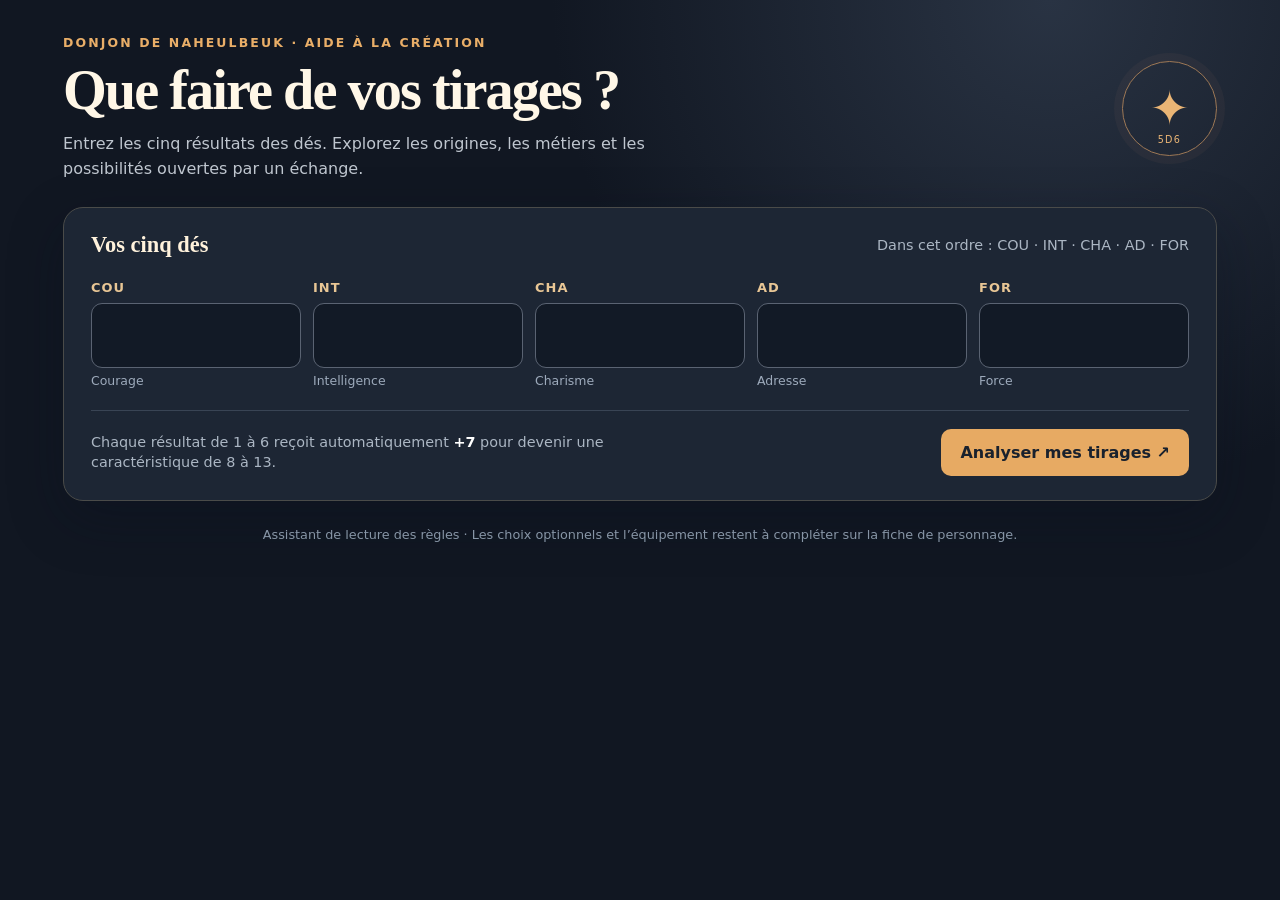
==== index.html @ e3f8296e "Add files via upload" ====
<!doctype html>
<html lang="fr"><head><meta charset="utf-8"><meta name="viewport" content="width=device-width,initial-scale=1"><meta name="theme-color" content="#18202d"><meta name="description" content="Analysez vos cinq jets pour découvrir les origines et métiers accessibles dans le JDR Naheulbeuk."><title>Création de personnage · Naheulbeuk</title><link rel="stylesheet" href="styles.css"></head>
<body><main class="shell"><header class="top"><div><p class="eyebrow">DONJON DE NAHEULBEUK · AIDE À LA CRÉATION</p><h1>Que faire de vos tirages&nbsp;?</h1><p class="intro">Entrez les cinq résultats des dés. Explorez les origines, les métiers et les possibilités ouvertes par un échange.</p></div><div class="sigil" aria-hidden="true">✦<small>5D6</small></div></header>
<section class="input-panel" aria-labelledby="input-title"><div class="section-top"><h2 id="input-title">Vos cinq dés</h2><span>Dans cet ordre : COU · INT · CHA · AD · FOR</span></div><form id="dice-form" novalidate><div class="dice-grid" id="dice-grid"></div><div class="form-foot"><p>Chaque résultat de 1 à 6 reçoit automatiquement <strong>+7</strong> pour devenir une caractéristique de 8 à 13.</p><button type="submit" class="primary">Analyser mes tirages <span aria-hidden="true">↗</span></button></div></form><p id="form-error" class="error" role="alert" hidden></p></section>
<section id="results" class="results" hidden aria-live="polite"><div class="results-head"><div><p class="eyebrow">RÉSULTATS</p><h2>Vos possibilités</h2><p id="roll-summary"></p></div><div class="summary-badges" id="summary-badges"></div></div><div class="mode-row" role="group" aria-label="Afficher les possibilités"><button class="mode active" data-mode="all" type="button">Toutes</button><button class="mode" data-mode="direct" type="button">Sans échange</button><button class="mode" data-mode="swap" type="button">Avec échange</button></div><p class="hint">Un échange permute deux caractéristiques une seule fois. Les profils combinés possèdent déjà leur origine et leur métier.</p><div id="origin-list" class="origin-list"></div><details class="method"><summary>Comment sont calculées les valeurs&nbsp;?</summary><p>Les seuils portent sur les caractéristiques affichées. La Force au-dessus de 12 augmente les dégâts de contact et à distance de 1 par point ; à 8 ou moins, elle réduit l’impact de 1. L’Adresse au-dessus de 12 accorde +1 en Attaque ou Parade, au choix ; à 8 ou moins, elle impose −1 dans l’une des deux. L’Intelligence au-dessus de 12 ajoute 1 dégât de sort par point lorsque le sort est concerné.</p><p>Les valeurs d’AT/PRD propres à une origine ou un métier sont appliquées avant les choix indiqués. L’Assassin a déjà son bonus d’Adresse inclus dans AT 11. Les possibilités Homme-bête sont signalées comme soumises au tirage de version et aux choix du MJ. Les spécialités de Mage et les divinités restent hors du périmètre.</p><p>Sources : Règles de base v4 ; Livret des origines et métiers V3.2 ; Livret des compétences V3 ; suppléments fournis. Les profils issus de suppléments non officiels sont signalés.</p></details></section>
<footer>Assistant de lecture des règles · Les choix optionnels et l’équipement restent à compléter sur la fiche de personnage.</footer></main><script type="module" src="app.js"></script></body></html>
---- styles.css ----
:root{font-family:Inter,ui-sans-serif,system-ui,-apple-system,Segoe UI,Arial,sans-serif;color:#e9e8e2;background:#111722;font-size:16px}*{box-sizing:border-box}body{margin:0;background:radial-gradient(circle at 82% 0%,#293343 0%,transparent 36%),#111722;min-height:100vh}button,input,select{font:inherit}button{cursor:pointer}button:focus-visible,input:focus-visible,select:focus-visible,summary:focus-visible{outline:3px solid #f6bd69;outline-offset:3px}.shell{max-width:1210px;margin:auto;padding:35px 28px 55px}.top{display:flex;align-items:center;justify-content:space-between;gap:20px;margin-bottom:25px}.eyebrow{color:#e9ae68;font-size:.78rem;font-weight:800;letter-spacing:.17em;margin:0 0 10px}h1,h2,h3,p{margin-top:0}h1{font-family:Georgia,serif;font-size:clamp(2.25rem,4.4vw,4.3rem);line-height:1.07;letter-spacing:-.035em;margin-bottom:12px;color:#fff7e7}.intro{color:#bfc6cf;max-width:650px;line-height:1.55;margin:0}.sigil{width:95px;height:95px;flex:none;border:1px solid #9f7956;border-radius:50%;display:flex;align-items:center;justify-content:center;color:#eab575;font-size:3rem;position:relative;box-shadow:0 0 0 8px #eab5750a}.sigil small{position:absolute;bottom:10px;font-size:.6rem;letter-spacing:.14em}.input-panel{background:#1d2634;border:1px solid #4a4b49;border-radius:20px;padding:24px 27px;box-shadow:0 18px 55px #080e1d55}.section-top,.form-foot,.results-head{display:flex;align-items:center;justify-content:space-between;gap:20px}.section-top h2{font-family:Georgia,serif;color:#fff2dc;margin:0;font-size:1.4rem}.section-top span{font-size:.9rem;color:#abb6c3}.dice-grid{display:grid;grid-template-columns:repeat(5,minmax(0,1fr));gap:12px;margin:22px 0}.die label{display:block;color:#e8c695;letter-spacing:.08em;font-size:.81rem;font-weight:800;margin-bottom:8px}.die input{width:100%;height:65px;border:1px solid #5a6372;border-radius:11px;background:#121a26;color:white;font-size:1.65rem;font-weight:700;text-align:center}.die input:focus{border-color:#f6bd69}.die small{display:block;color:#9daabb;margin-top:5px;font-size:.78rem}.form-foot{border-top:1px solid #394454;padding-top:18px}.form-foot p{color:#abb6c3;margin:0;line-height:1.4;font-size:.9rem;max-width:610px}.form-foot strong{color:#fff}.primary{background:#e7aa63;color:#19212d;border:0;padding:14px 19px;border-radius:10px;font-weight:800;white-space:nowrap}.primary:hover{background:#ffc27b}.error{color:#ffbcac;background:#502d2b;padding:10px;border-radius:8px;margin:15px 0 0}.results{margin-top:32px}.results-head h2{font-family:Georgia,serif;font-size:2rem;color:#fff4df;margin:0 0 6px}.results-head p:last-child{color:#b9c3cf;margin:0}.summary-badges{display:flex;gap:8px;flex-wrap:wrap}.summary-badges span{border:1px solid #636a74;border-radius:30px;padding:8px 12px;font-size:.88rem;color:#e4e9ed}.mode-row{display:flex;gap:6px;background:#222c3a;padding:5px;width:max-content;border-radius:11px;margin:24px 0 10px}.mode{border:0;background:transparent;color:#b9c4d0;border-radius:8px;padding:10px 15px;font-weight:650}.mode.active{color:#211b12;background:#ebba7d}.hint{font-size:.88rem;color:#9cabb9;margin-bottom:16px}.origin-list{display:grid;gap:12px}.origin{background:#1b2532;border:1px solid #394453;border-radius:14px;overflow:hidden}.origin.direct{border-left:4px solid #edb979}.origin.swap-only{border-left:4px solid #637f9b}.origin summary{cursor:pointer;padding:17px 19px;list-style:none;display:flex;align-items:center;justify-content:space-between;gap:12px}.origin summary::-webkit-details-marker{display:none}.origin summary:after{content:'⌄';font-size:1.5rem;color:#bc9b76}.origin[open] summary:after{transform:rotate(180deg)}.origin-title{font-size:1.14rem;font-weight:750;color:#f9f2e8}.origin-sub{font-size:.82rem;color:#b5bfca;margin-top:3px}.pill{display:inline-block;font-size:.72rem;font-weight:750;border-radius:20px;padding:5px 9px;color:#f3d5ae;background:#6b452c;vertical-align:middle;margin-left:8px}.pill.swap{background:#34475a;color:#c7d8e9}.pill.fan{background:#3c3550;color:#e2d6f2}.origin-body{padding:0 19px 19px;border-top:1px solid #334152}.origin-body>p{color:#bac4d0;line-height:1.5;margin:15px 0}.scenario-label{display:block;color:#e4c098;font-size:.85rem;margin:15px 0 7px;font-weight:700}.scenario-select{width:100%;max-width:540px;border:1px solid #566170;background:#101824;color:#f2eee6;padding:10px;border-radius:8px}.stat-strip{display:flex;gap:6px;flex-wrap:wrap;margin:14px 0}.stat-strip span{padding:7px 9px;border:1px solid #4b5663;border-radius:7px;font-size:.86rem}.stat-strip strong{color:#ffcf95}.job-heading{font-size:.88rem;color:#ddc6a3;letter-spacing:.08em;text-transform:uppercase;margin:20px 0 9px}.job-list{display:grid;grid-template-columns:repeat(2,minmax(0,1fr));gap:8px}.job{background:#141d29;border:1px solid #344253;border-radius:9px;padding:11px 13px}.job h4{color:#f6eee0;margin:0 0 6px;font-size:.98rem}.job .numbers{color:#e7b579;font-weight:700;font-size:.88rem}.job p{color:#adbdca;font-size:.86rem;line-height:1.45;margin:6px 0 0}.job.nocareer{grid-column:1/-1}.method{margin:24px 0;background:#192331;border:1px solid #394757;border-radius:11px;padding:15px 19px;color:#bec8d2;line-height:1.55}.method summary{cursor:pointer;color:#f0d4b1;font-weight:700}.method p{margin:12px 0 0}footer{padding-top:26px;color:#8795a6;font-size:.8rem;text-align:center}@media(max-width:700px){.shell{padding:24px 15px 40px}.sigil{display:none}.top{margin-bottom:20px}.input-panel{padding:18px}.section-top,.form-foot,.results-head{align-items:flex-start;flex-direction:column}.form-foot{gap:16px}.primary{width:100%}.dice-grid{gap:7px}.die input{height:53px;font-size:1.35rem}.die label{font-size:.72rem}.die small{font-size:.7rem}.job-list{grid-template-columns:1fr}.mode-row{width:100%;justify-content:space-between}.mode{padding:9px;font-size:.84rem}.origin summary{padding:15px 13px}.origin-body{padding:0 13px 13px}}
.skill-details{margin:11px 0;border-top:1px solid #3a4755;padding-top:9px;color:#bdc8d3}.skill-details summary{cursor:pointer;font-size:.85rem;font-weight:750;color:#f2c794}.skill-details p{font-size:.83rem;margin:7px 0;line-height:1.5}.skill-details strong{color:#e4e2db}
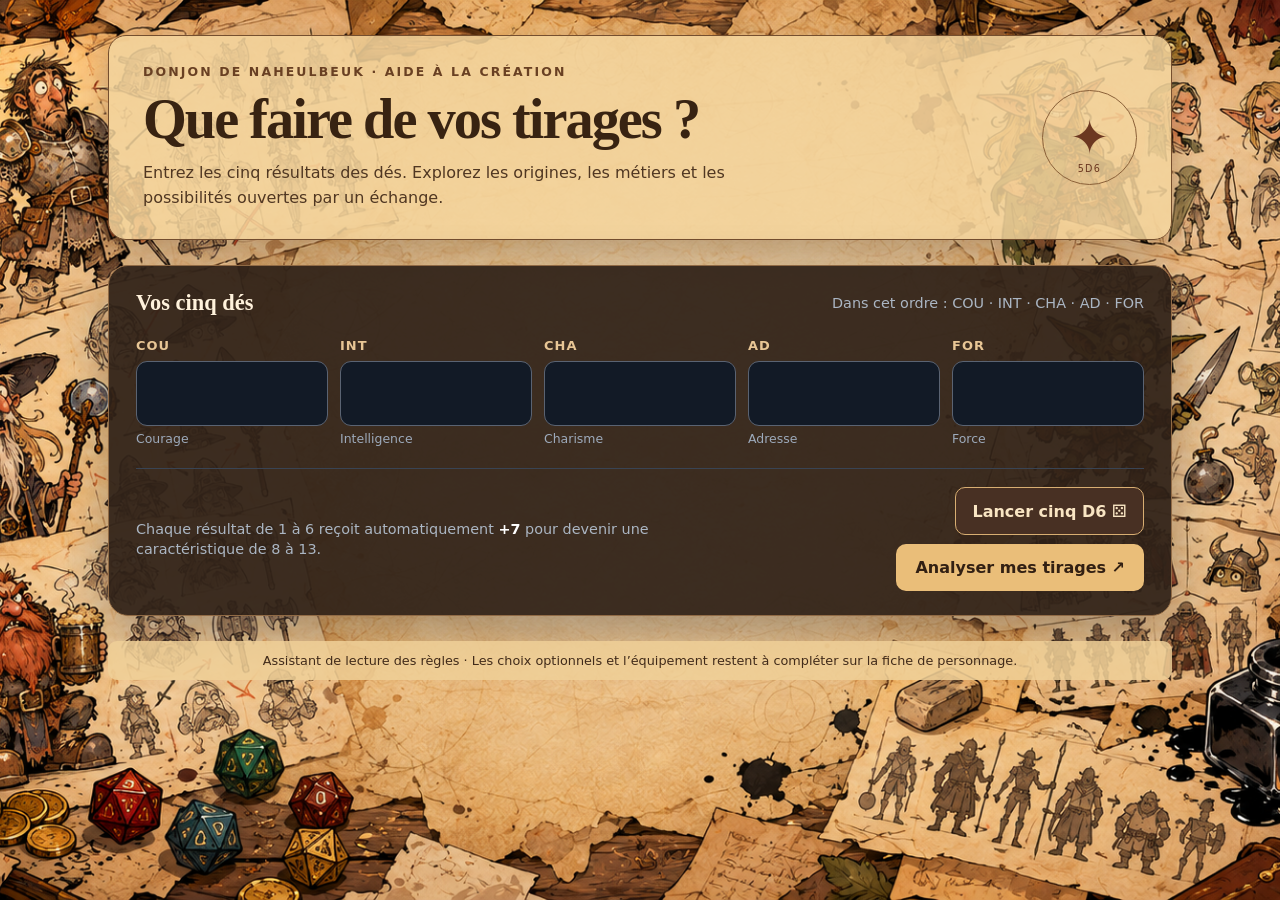
==== commit c6aece26: "Add files via upload" ====
--- a/index.html
+++ b/index.html
@@ -1,6 +1,6 @@
 <!doctype html>
 <html lang="fr"><head><meta charset="utf-8"><meta name="viewport" content="width=device-width,initial-scale=1"><meta name="theme-color" content="#18202d"><meta name="description" content="Analysez vos cinq jets pour découvrir les origines et métiers accessibles dans le JDR Naheulbeuk."><title>Création de personnage · Naheulbeuk</title><link rel="stylesheet" href="styles.css"></head>
 <body><main class="shell"><header class="top"><div><p class="eyebrow">DONJON DE NAHEULBEUK · AIDE À LA CRÉATION</p><h1>Que faire de vos tirages&nbsp;?</h1><p class="intro">Entrez les cinq résultats des dés. Explorez les origines, les métiers et les possibilités ouvertes par un échange.</p></div><div class="sigil" aria-hidden="true">✦<small>5D6</small></div></header>
-<section class="input-panel" aria-labelledby="input-title"><div class="section-top"><h2 id="input-title">Vos cinq dés</h2><span>Dans cet ordre : COU · INT · CHA · AD · FOR</span></div><form id="dice-form" novalidate><div class="dice-grid" id="dice-grid"></div><div class="form-foot"><p>Chaque résultat de 1 à 6 reçoit automatiquement <strong>+7</strong> pour devenir une caractéristique de 8 à 13.</p><button type="submit" class="primary">Analyser mes tirages <span aria-hidden="true">↗</span></button></div></form><p id="form-error" class="error" role="alert" hidden></p></section>
-<section id="results" class="results" hidden aria-live="polite"><div class="results-head"><div><p class="eyebrow">RÉSULTATS</p><h2>Vos possibilités</h2><p id="roll-summary"></p></div><div class="summary-badges" id="summary-badges"></div></div><div class="mode-row" role="group" aria-label="Afficher les possibilités"><button class="mode active" data-mode="all" type="button">Toutes</button><button class="mode" data-mode="direct" type="button">Sans échange</button><button class="mode" data-mode="swap" type="button">Avec échange</button></div><p class="hint">Un échange permute deux caractéristiques une seule fois. Les profils combinés possèdent déjà leur origine et leur métier.</p><div id="origin-list" class="origin-list"></div><details class="method"><summary>Comment sont calculées les valeurs&nbsp;?</summary><p>Les seuils portent sur les caractéristiques affichées. La Force au-dessus de 12 augmente les dégâts de contact et à distance de 1 par point ; à 8 ou moins, elle réduit l’impact de 1. L’Adresse au-dessus de 12 accorde +1 en Attaque ou Parade, au choix ; à 8 ou moins, elle impose −1 dans l’une des deux. L’Intelligence au-dessus de 12 ajoute 1 dégât de sort par point lorsque le sort est concerné.</p><p>Les valeurs d’AT/PRD propres à une origine ou un métier sont appliquées avant les choix indiqués. L’Assassin a déjà son bonus d’Adresse inclus dans AT 11. Les possibilités Homme-bête sont signalées comme soumises au tirage de version et aux choix du MJ. Les spécialités de Mage et les divinités restent hors du périmètre.</p><p>Sources : Règles de base v4 ; Livret des origines et métiers V3.2 ; Livret des compétences V3 ; suppléments fournis. Les profils issus de suppléments non officiels sont signalés.</p></details></section>
+<section class="input-panel" aria-labelledby="input-title"><div class="section-top"><h2 id="input-title">Vos cinq dés</h2><span>Dans cet ordre : COU · INT · CHA · AD · FOR</span></div><form id="dice-form" novalidate><div class="dice-grid" id="dice-grid"></div><div class="form-foot"><p>Chaque résultat de 1 à 6 reçoit automatiquement <strong>+7</strong> pour devenir une caractéristique de 8 à 13.</p><div class="form-actions"><button type="button" class="random-roll" id="roll-random">Lancer cinq D6 <span aria-hidden="true">⚄</span></button><button type="submit" class="primary">Analyser mes tirages <span aria-hidden="true">↗</span></button></div></div></form><p id="form-error" class="error" role="alert" hidden></p></section>
+<section id="results" class="results" hidden aria-live="polite"><div class="results-head"><div><p class="eyebrow">RÉSULTATS</p><h2>Vos possibilités</h2><p id="roll-summary"></p></div><div class="summary-badges" id="summary-badges"></div></div><div class="browser-layout"><div class="possibilities" id="possibilities" aria-label="Origines et métiers possibles"></div><aside class="selection-panel" id="selection-panel" aria-live="polite"><div class="empty-selection"><span aria-hidden="true">✧</span><h3>Votre personnage prend forme ici</h3><p>Choisissez une origine et un métier dans la liste. Leurs caractéristiques et compétences apparaîtront à cet endroit.</p></div></aside></div><div class="legacy-detail" hidden><div class="mode-row" role="group" aria-label="Afficher les possibilités"><button class="mode active" data-mode="all" type="button">Toutes</button><button class="mode" data-mode="direct" type="button">Sans échange</button><button class="mode" data-mode="swap" type="button">Avec échange</button></div><p class="hint">Un échange permute deux caractéristiques une seule fois. Les profils combinés possèdent déjà leur origine et leur métier.</p><div id="origin-list" class="origin-list"></div></div><details class="method"><summary>Comment sont calculées les valeurs&nbsp;?</summary><p>Les seuils portent sur les caractéristiques affichées. La Force au-dessus de 12 augmente les dégâts de contact et à distance de 1 par point ; à 8 ou moins, elle réduit l’impact de 1. L’Adresse au-dessus de 12 accorde +1 en Attaque ou Parade, au choix ; à 8 ou moins, elle impose −1 dans l’une des deux. L’Intelligence au-dessus de 12 ajoute 1 dégât de sort par point lorsque le sort est concerné.</p><p>Les valeurs d’AT/PRD propres à une origine ou un métier sont appliquées avant les choix indiqués. L’Assassin a déjà son bonus d’Adresse inclus dans AT 11. Les possibilités Homme-bête sont signalées comme soumises au tirage de version et aux choix du MJ. Les spécialités de Mage et les divinités restent hors du périmètre.</p><p>Sources : Règles de base v4 ; Livret des origines et métiers V3.2 ; Livret des compétences V3 ; suppléments fournis. Les profils issus de suppléments non officiels sont signalés.</p></details></section>
 <footer>Assistant de lecture des règles · Les choix optionnels et l’équipement restent à compléter sur la fiche de personnage.</footer></main><script type="module" src="app.js"></script></body></html>
--- a/styles.css
+++ b/styles.css
@@ -1,2 +1,10 @@
 :root{font-family:Inter,ui-sans-serif,system-ui,-apple-system,Segoe UI,Arial,sans-serif;color:#e9e8e2;background:#111722;font-size:16px}*{box-sizing:border-box}body{margin:0;background:radial-gradient(circle at 82% 0%,#293343 0%,transparent 36%),#111722;min-height:100vh}button,input,select{font:inherit}button{cursor:pointer}button:focus-visible,input:focus-visible,select:focus-visible,summary:focus-visible{outline:3px solid #f6bd69;outline-offset:3px}.shell{max-width:1210px;margin:auto;padding:35px 28px 55px}.top{display:flex;align-items:center;justify-content:space-between;gap:20px;margin-bottom:25px}.eyebrow{color:#e9ae68;font-size:.78rem;font-weight:800;letter-spacing:.17em;margin:0 0 10px}h1,h2,h3,p{margin-top:0}h1{font-family:Georgia,serif;font-size:clamp(2.25rem,4.4vw,4.3rem);line-height:1.07;letter-spacing:-.035em;margin-bottom:12px;color:#fff7e7}.intro{color:#bfc6cf;max-width:650px;line-height:1.55;margin:0}.sigil{width:95px;height:95px;flex:none;border:1px solid #9f7956;border-radius:50%;display:flex;align-items:center;justify-content:center;color:#eab575;font-size:3rem;position:relative;box-shadow:0 0 0 8px #eab5750a}.sigil small{position:absolute;bottom:10px;font-size:.6rem;letter-spacing:.14em}.input-panel{background:#1d2634;border:1px solid #4a4b49;border-radius:20px;padding:24px 27px;box-shadow:0 18px 55px #080e1d55}.section-top,.form-foot,.results-head{display:flex;align-items:center;justify-content:space-between;gap:20px}.section-top h2{font-family:Georgia,serif;color:#fff2dc;margin:0;font-size:1.4rem}.section-top span{font-size:.9rem;color:#abb6c3}.dice-grid{display:grid;grid-template-columns:repeat(5,minmax(0,1fr));gap:12px;margin:22px 0}.die label{display:block;color:#e8c695;letter-spacing:.08em;font-size:.81rem;font-weight:800;margin-bottom:8px}.die input{width:100%;height:65px;border:1px solid #5a6372;border-radius:11px;background:#121a26;color:white;font-size:1.65rem;font-weight:700;text-align:center}.die input:focus{border-color:#f6bd69}.die small{display:block;color:#9daabb;margin-top:5px;font-size:.78rem}.form-foot{border-top:1px solid #394454;padding-top:18px}.form-foot p{color:#abb6c3;margin:0;line-height:1.4;font-size:.9rem;max-width:610px}.form-foot strong{color:#fff}.primary{background:#e7aa63;color:#19212d;border:0;padding:14px 19px;border-radius:10px;font-weight:800;white-space:nowrap}.primary:hover{background:#ffc27b}.error{color:#ffbcac;background:#502d2b;padding:10px;border-radius:8px;margin:15px 0 0}.results{margin-top:32px}.results-head h2{font-family:Georgia,serif;font-size:2rem;color:#fff4df;margin:0 0 6px}.results-head p:last-child{color:#b9c3cf;margin:0}.summary-badges{display:flex;gap:8px;flex-wrap:wrap}.summary-badges span{border:1px solid #636a74;border-radius:30px;padding:8px 12px;font-size:.88rem;color:#e4e9ed}.mode-row{display:flex;gap:6px;background:#222c3a;padding:5px;width:max-content;border-radius:11px;margin:24px 0 10px}.mode{border:0;background:transparent;color:#b9c4d0;border-radius:8px;padding:10px 15px;font-weight:650}.mode.active{color:#211b12;background:#ebba7d}.hint{font-size:.88rem;color:#9cabb9;margin-bottom:16px}.origin-list{display:grid;gap:12px}.origin{background:#1b2532;border:1px solid #394453;border-radius:14px;overflow:hidden}.origin.direct{border-left:4px solid #edb979}.origin.swap-only{border-left:4px solid #637f9b}.origin summary{cursor:pointer;padding:17px 19px;list-style:none;display:flex;align-items:center;justify-content:space-between;gap:12px}.origin summary::-webkit-details-marker{display:none}.origin summary:after{content:'⌄';font-size:1.5rem;color:#bc9b76}.origin[open] summary:after{transform:rotate(180deg)}.origin-title{font-size:1.14rem;font-weight:750;color:#f9f2e8}.origin-sub{font-size:.82rem;color:#b5bfca;margin-top:3px}.pill{display:inline-block;font-size:.72rem;font-weight:750;border-radius:20px;padding:5px 9px;color:#f3d5ae;background:#6b452c;vertical-align:middle;margin-left:8px}.pill.swap{background:#34475a;color:#c7d8e9}.pill.fan{background:#3c3550;color:#e2d6f2}.origin-body{padding:0 19px 19px;border-top:1px solid #334152}.origin-body>p{color:#bac4d0;line-height:1.5;margin:15px 0}.scenario-label{display:block;color:#e4c098;font-size:.85rem;margin:15px 0 7px;font-weight:700}.scenario-select{width:100%;max-width:540px;border:1px solid #566170;background:#101824;color:#f2eee6;padding:10px;border-radius:8px}.stat-strip{display:flex;gap:6px;flex-wrap:wrap;margin:14px 0}.stat-strip span{padding:7px 9px;border:1px solid #4b5663;border-radius:7px;font-size:.86rem}.stat-strip strong{color:#ffcf95}.job-heading{font-size:.88rem;color:#ddc6a3;letter-spacing:.08em;text-transform:uppercase;margin:20px 0 9px}.job-list{display:grid;grid-template-columns:repeat(2,minmax(0,1fr));gap:8px}.job{background:#141d29;border:1px solid #344253;border-radius:9px;padding:11px 13px}.job h4{color:#f6eee0;margin:0 0 6px;font-size:.98rem}.job .numbers{color:#e7b579;font-weight:700;font-size:.88rem}.job p{color:#adbdca;font-size:.86rem;line-height:1.45;margin:6px 0 0}.job.nocareer{grid-column:1/-1}.method{margin:24px 0;background:#192331;border:1px solid #394757;border-radius:11px;padding:15px 19px;color:#bec8d2;line-height:1.55}.method summary{cursor:pointer;color:#f0d4b1;font-weight:700}.method p{margin:12px 0 0}footer{padding-top:26px;color:#8795a6;font-size:.8rem;text-align:center}@media(max-width:700px){.shell{padding:24px 15px 40px}.sigil{display:none}.top{margin-bottom:20px}.input-panel{padding:18px}.section-top,.form-foot,.results-head{align-items:flex-start;flex-direction:column}.form-foot{gap:16px}.primary{width:100%}.dice-grid{gap:7px}.die input{height:53px;font-size:1.35rem}.die label{font-size:.72rem}.die small{font-size:.7rem}.job-list{grid-template-columns:1fr}.mode-row{width:100%;justify-content:space-between}.mode{padding:9px;font-size:.84rem}.origin summary{padding:15px 13px}.origin-body{padding:0 13px 13px}}
 .skill-details{margin:11px 0;border-top:1px solid #3a4755;padding-top:9px;color:#bdc8d3}.skill-details summary{cursor:pointer;font-size:.85rem;font-weight:750;color:#f2c794}.skill-details p{font-size:.83rem;margin:7px 0;line-height:1.5}.skill-details strong{color:#e4e2db}
+.possibilities{display:grid;grid-template-columns:repeat(2,minmax(0,1fr));gap:16px;margin:24px 0 38px;align-items:start}.possibility-group{background:#1c2532;border:1px solid #4c5054;border-radius:16px;overflow:hidden;box-shadow:0 12px 30px #080e1d36}.possibility-group.direct-group{border-top:4px solid #e9b77a}.possibility-group.swap-group{border-top:4px solid #89a3ba}.possibility-heading{display:flex;align-items:center;gap:14px;padding:19px 20px 15px;border-bottom:1px solid #374251}.possibility-heading h3{font-family:Georgia,serif;font-size:1.43rem;color:#fff4df;margin:0 0 3px}.possibility-heading p{margin:0;color:#b7c2cb;font-size:.86rem}.possibility-icon{display:grid;place-items:center;flex:none;width:42px;height:42px;border:1px solid #87745e;border-radius:50%;color:#f3c98f;font-size:1.3rem}.swap-group .possibility-icon{color:#b8d6e9;border-color:#617c96}.possibility-entries{padding:5px 20px 11px;max-height:570px;overflow:auto;scrollbar-color:#697a88 transparent}.possibility-entry{padding:12px 0;border-bottom:1px solid #344150}.possibility-entry:last-child{border-bottom:0}.origin-link{background:none;border:0;color:#fff3df;font-weight:750;font-size:1rem;padding:1px 0;text-align:left}.origin-link:hover{text-decoration:underline;text-underline-offset:3px}.origin-link span{color:#e4b981;font-size:.8rem}.job-tags{display:flex;gap:5px;flex-wrap:wrap;margin-top:7px}.job-tags span{font-size:.77rem;color:#d1dce5;background:#2b3949;border:1px solid #46566a;border-radius:6px;padding:4px 7px}.job-tags .no-job{color:#adbac8;background:none;border:0;padding-left:0}.detail-title{font-family:Georgia,serif;color:#fff4df;font-size:1.7rem;margin:0 0 12px}.detail-title+.mode-row{margin-top:0}@media(max-width:790px){.possibilities{grid-template-columns:1fr;gap:13px}.possibility-entries{max-height:none}.possibility-heading{padding:15px}.possibility-entries{padding:4px 15px 10px}}
+/* Le fond illustré reste visible autour du contenu ; les fiches ont leur propre contraste. */
+:root{color:#f3e9d6;background:#23170f}body{background:#23170f url('fond-brainstorming-personnage-naheulbeuk.png') center top / cover fixed no-repeat}.shell{max-width:1120px}.top{padding:28px 34px;border-radius:18px;background:#f4d49cdb;border:1px solid #754f2f;box-shadow:0 12px 30px #29170d44}.top .eyebrow{color:#694023}.top h1{color:#382312}.top .intro{color:#503722}.top .sigil{color:#6c3821;border-color:#8b6038}.input-panel{background:#302218ee;border-color:#906a45}.primary{background:#eabe79;color:#322013}.primary:hover{background:#ffcf89}.results{background:#2b1e17ed;border:1px solid #8a6547;border-radius:20px;padding:26px;box-shadow:0 18px 45px #23130866}.possibility-group{background:#38281ddd;border-color:#745539}.possibility-heading{border-color:#6a4b37}.possibility-entry{border-color:#5e4937}.job-tags span{background:#493625;border-color:#70583f;color:#f2e4cb}.origin{background:#35271ecf;border-color:#725843}.origin-body{border-color:#66503d}.job{background:#281e19;border-color:#594632}.mode-row{background:#4a3829}.mode.active{background:#eabe79}.method{background:#38281d;border-color:#755942}footer{color:#412b1a;background:#f0d098d9;border-radius:9px;margin-top:25px;padding:12px}@media(max-width:700px){.shell{padding:12px 10px 32px}.top{padding:20px}.results{padding:18px 12px}.results-head{gap:8px}body{background-attachment:scroll;background-size:auto 100vh}}
+/* Catalogue à gauche, fiche de la combinaison choisie à droite. */
+.results{background:none;border:0;box-shadow:none;padding:0}.results-head{background:#f0d4a3f5;border:1px solid #956b43;border-radius:15px;padding:20px 23px;box-shadow:0 12px 30px #29170d40}.results-head .eyebrow{color:#784320}.results-head h2{color:#392515}.results-head p:last-child{color:#554030}.summary-badges span{color:#533723;border-color:#a98159;background:#fbe9c9}.browser-layout{display:grid;grid-template-columns:minmax(0,1fr) minmax(0,1fr);align-items:start;gap:18px;margin:18px 0 26px}.possibilities{display:flex;flex-direction:column;gap:14px;margin:0;min-width:0}.possibility-group{background:#f3dfbaf7;border-color:#916c46;box-shadow:0 12px 30px #29170d55}.possibility-group.direct-group{border-color:#a36636}.possibility-group.swap-group{border-color:#6c8290}.possibility-heading{border-color:#bb9974}.possibility-heading h3,.origin-name{color:#3a2517}.possibility-heading p{color:#66503c}.possibility-icon{color:#824f30;border-color:#a8754b}.swap-group .possibility-icon{color:#405b65;border-color:#7c9aa4}.possibility-entries{max-height:none;padding:5px 17px 10px}.possibility-entry{border-color:#d5bb98;padding:12px 0}.origin-name{font-size:1.04rem;display:block}.exchange-label{display:inline-block;color:#634e39;font-size:.84rem;margin:5px 0 1px}.job-tags button{font:inherit;font-size:.82rem;font-weight:650;background:#fff9e9;color:#48301e;border:1px solid #b79670;border-radius:8px;padding:6px 9px;text-align:left}.job-tags button:hover,.job-tags button.chosen{background:#794a2c;color:#fff8e9;border-color:#794a2c}.job-tags button.no-job{color:#665448;background:#e9d6b8}.job-tags button.no-job.chosen{background:#794a2c;color:#fff8e9}.legacy-detail[hidden]{display:none!important}.selection-panel{position:sticky;top:14px;min-height:380px;background:#f7e9cbf9;border:2px solid #8d6441;border-radius:16px;padding:23px;color:#3a281c;box-shadow:0 12px 30px #29170d55}.empty-selection{text-align:center;padding:85px 12px 55px}.empty-selection>span{font-size:3rem;color:#9e6339}.empty-selection h3,.selection-heading h3{font-family:Georgia,serif;color:#3d2617;font-size:1.65rem;margin:10px 0}.empty-selection p{color:#725b47;line-height:1.55}.selection-heading .eyebrow{color:#87522f}.selection-heading p:last-child{color:#70533b;margin-bottom:18px}.selection-panel .stat-strip span{border-color:#b49576;background:#fff8e9}.selection-panel .stat-strip strong{color:#8a4729}.value-grid{display:grid;grid-template-columns:repeat(2,minmax(0,1fr));gap:8px;margin:20px 0}.value-grid>span{display:flex;justify-content:space-between;align-items:center;padding:11px;border:1px solid #c0a27e;background:#fff7e7;border-radius:8px;gap:6px}.value-grid small{color:#5e4937}.value-grid strong{font-size:1.15rem;color:#794226}.selection-note{color:#604c3b;line-height:1.55}.selected-skills h4{font-family:Georgia,serif;color:#4b2d1b;border-top:1px solid #c2a581;padding-top:15px;margin:20px 0 6px}.selected-skills .skill-details{border-color:#c5a987;color:#493728}.selected-skills .skill-details summary{color:#784024}.selected-skills .skill-details p{color:#493728}.selected-skills .skill-details strong{color:#332218}.method{background:#f4dfbaf5;border-color:#a67c56;color:#4a3421}.method summary{color:#683c21}@media(max-width:790px){.browser-layout{grid-template-columns:1fr}.selection-panel{position:static;min-height:240px}.empty-selection{padding:42px 10px}.results-head{padding:16px}.possibilities{gap:13px}}
+.skill-with-tip{position:relative;display:inline-block}.skill-name{color:#764024;background:none;border:0;border-bottom:1px dotted #805236;padding:0;font:inherit;font-weight:700;text-align:left}.skill-name:hover{color:#a44e23}.skill-tip{display:none;position:absolute;left:0;top:calc(100% + 7px);width:max-content;max-width:min(340px,80vw);white-space:normal;background:#38261c;color:#fff5df;border:1px solid #d6aa72;border-radius:9px;padding:11px 13px;font-size:.85rem;line-height:1.45;box-shadow:0 9px 25px #28160d88;z-index:30}.skill-with-tip:hover .skill-tip,.skill-with-tip:focus-within .skill-tip{display:block}@media(max-width:790px){.skill-tip{position:fixed;left:12px;right:12px;top:auto;bottom:12px;width:auto;max-width:none}}
+.possibility-group.bundle-group{border-top:4px solid #78618d}.bundle-group .possibility-icon{color:#6b507e;border-color:#9681a8}.selection-note.special-rule{padding:10px 12px;border-left:3px solid #945c39;background:#ffefce;border-radius:4px}
+.form-actions{display:flex;gap:9px;align-items:center;flex-wrap:wrap;justify-content:flex-end}.random-roll{border:1px solid #d8ae72;border-radius:10px;color:#f9e5c3;background:#483023;padding:13px 16px;font-weight:750;white-space:nowrap}.random-roll:hover{background:#62412d}.random-roll span{font-size:1.08em}@media(max-width:700px){.form-actions{width:100%}.form-actions button{flex:1;white-space:normal}.random-roll{padding:12px 10px}}
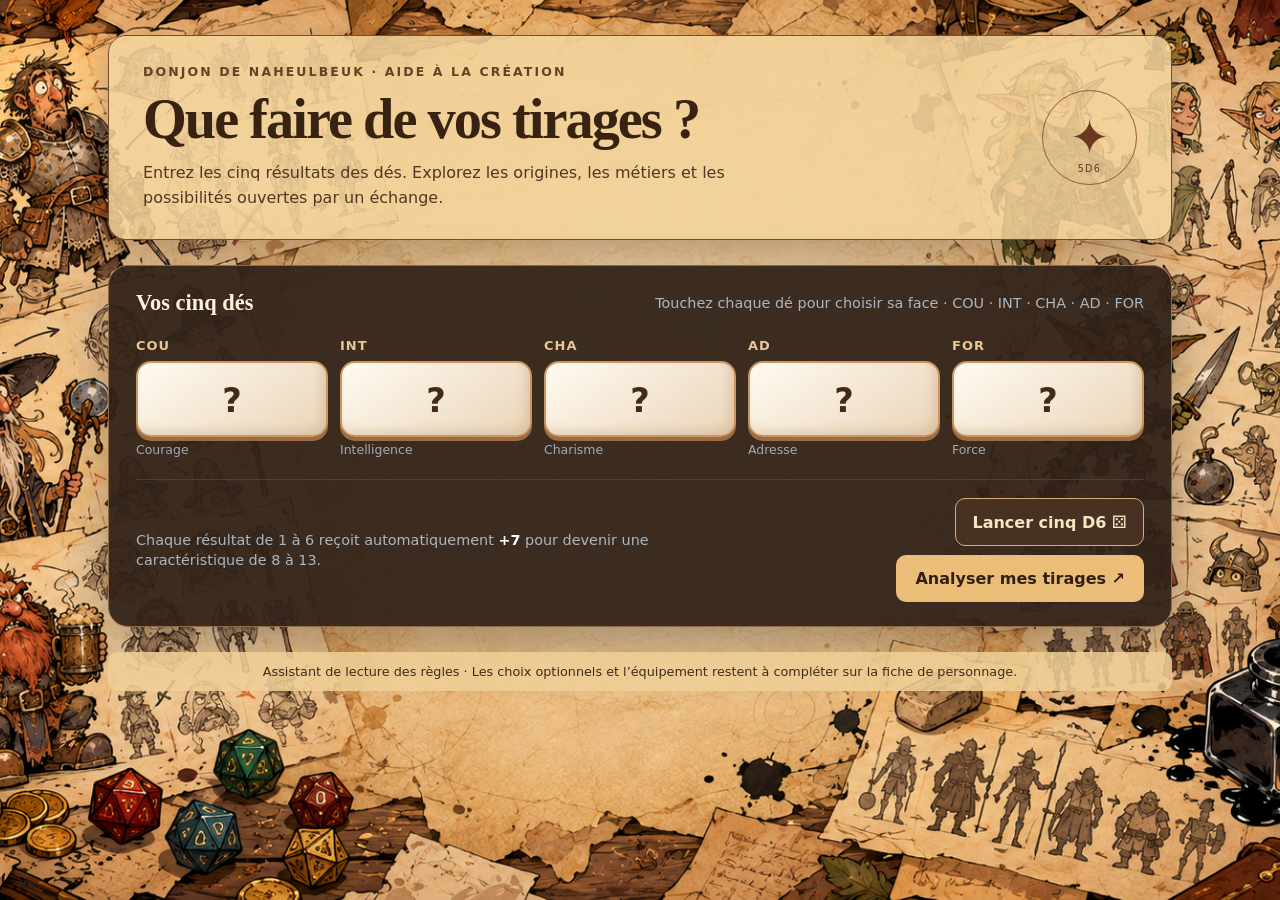
==== commit 03baca98: "Add files via upload" ====
--- a/index.html
+++ b/index.html
@@ -1,6 +1,6 @@
 <!doctype html>
 <html lang="fr"><head><meta charset="utf-8"><meta name="viewport" content="width=device-width,initial-scale=1"><meta name="theme-color" content="#18202d"><meta name="description" content="Analysez vos cinq jets pour découvrir les origines et métiers accessibles dans le JDR Naheulbeuk."><title>Création de personnage · Naheulbeuk</title><link rel="stylesheet" href="styles.css"></head>
 <body><main class="shell"><header class="top"><div><p class="eyebrow">DONJON DE NAHEULBEUK · AIDE À LA CRÉATION</p><h1>Que faire de vos tirages&nbsp;?</h1><p class="intro">Entrez les cinq résultats des dés. Explorez les origines, les métiers et les possibilités ouvertes par un échange.</p></div><div class="sigil" aria-hidden="true">✦<small>5D6</small></div></header>
-<section class="input-panel" aria-labelledby="input-title"><div class="section-top"><h2 id="input-title">Vos cinq dés</h2><span>Dans cet ordre : COU · INT · CHA · AD · FOR</span></div><form id="dice-form" novalidate><div class="dice-grid" id="dice-grid"></div><div class="form-foot"><p>Chaque résultat de 1 à 6 reçoit automatiquement <strong>+7</strong> pour devenir une caractéristique de 8 à 13.</p><div class="form-actions"><button type="button" class="random-roll" id="roll-random">Lancer cinq D6 <span aria-hidden="true">⚄</span></button><button type="submit" class="primary">Analyser mes tirages <span aria-hidden="true">↗</span></button></div></div></form><p id="form-error" class="error" role="alert" hidden></p></section>
-<section id="results" class="results" hidden aria-live="polite"><div class="results-head"><div><p class="eyebrow">RÉSULTATS</p><h2>Vos possibilités</h2><p id="roll-summary"></p></div><div class="summary-badges" id="summary-badges"></div></div><div class="browser-layout"><div class="possibilities" id="possibilities" aria-label="Origines et métiers possibles"></div><aside class="selection-panel" id="selection-panel" aria-live="polite"><div class="empty-selection"><span aria-hidden="true">✧</span><h3>Votre personnage prend forme ici</h3><p>Choisissez une origine et un métier dans la liste. Leurs caractéristiques et compétences apparaîtront à cet endroit.</p></div></aside></div><div class="legacy-detail" hidden><div class="mode-row" role="group" aria-label="Afficher les possibilités"><button class="mode active" data-mode="all" type="button">Toutes</button><button class="mode" data-mode="direct" type="button">Sans échange</button><button class="mode" data-mode="swap" type="button">Avec échange</button></div><p class="hint">Un échange permute deux caractéristiques une seule fois. Les profils combinés possèdent déjà leur origine et leur métier.</p><div id="origin-list" class="origin-list"></div></div><details class="method"><summary>Comment sont calculées les valeurs&nbsp;?</summary><p>Les seuils portent sur les caractéristiques affichées. La Force au-dessus de 12 augmente les dégâts de contact et à distance de 1 par point ; à 8 ou moins, elle réduit l’impact de 1. L’Adresse au-dessus de 12 accorde +1 en Attaque ou Parade, au choix ; à 8 ou moins, elle impose −1 dans l’une des deux. L’Intelligence au-dessus de 12 ajoute 1 dégât de sort par point lorsque le sort est concerné.</p><p>Les valeurs d’AT/PRD propres à une origine ou un métier sont appliquées avant les choix indiqués. L’Assassin a déjà son bonus d’Adresse inclus dans AT 11. Les possibilités Homme-bête sont signalées comme soumises au tirage de version et aux choix du MJ. Les spécialités de Mage et les divinités restent hors du périmètre.</p><p>Sources : Règles de base v4 ; Livret des origines et métiers V3.2 ; Livret des compétences V3 ; suppléments fournis. Les profils issus de suppléments non officiels sont signalés.</p></details></section>
+<section class="input-panel" aria-labelledby="input-title"><div class="section-top"><h2 id="input-title">Vos cinq dés</h2><span>Touchez chaque dé pour choisir sa face · COU · INT · CHA · AD · FOR</span></div><form id="dice-form" novalidate><div class="dice-grid" id="dice-grid"></div><div class="form-foot"><p>Chaque résultat de 1 à 6 reçoit automatiquement <strong>+7</strong> pour devenir une caractéristique de 8 à 13.</p><div class="form-actions"><button type="button" class="random-roll" id="roll-random">Lancer cinq D6 <span aria-hidden="true">⚄</span></button><button type="submit" class="primary">Analyser mes tirages <span aria-hidden="true">↗</span></button></div></div></form><p id="form-error" class="error" role="alert" hidden></p></section>
+<section id="results" class="results" hidden aria-live="polite"><div class="results-head"><div><p class="eyebrow">RÉSULTATS</p><h2>Vos possibilités</h2><p id="roll-summary"></p></div><div class="summary-badges" id="summary-badges"></div></div><div class="browser-layout"><div class="possibilities" id="possibilities" aria-label="Origines et métiers possibles"></div><aside class="selection-panel" id="selection-panel" aria-live="polite"><div class="empty-selection"><span aria-hidden="true">✧</span><h3>Votre personnage prend forme ici</h3><p>Choisissez une origine et un métier dans la liste. Leurs caractéristiques et compétences apparaîtront à cet endroit.</p></div></aside></div><div class="legacy-detail" hidden><div class="mode-row" role="group" aria-label="Afficher les possibilités"><button class="mode active" data-mode="all" type="button">Toutes</button><button class="mode" data-mode="direct" type="button">Sans échange</button><button class="mode" data-mode="swap" type="button">Avec échange</button></div><p class="hint">Un échange permute deux caractéristiques une seule fois. Les profils combinés possèdent déjà leur origine et leur métier.</p><div id="origin-list" class="origin-list"></div></div><details class="method"><summary>Comment sont calculées les valeurs&nbsp;?</summary><p>Les seuils portent sur les caractéristiques affichées. La Force au-dessus de 12 augmente les dégâts de contact et à distance de 1 par point ; à 8 ou moins, elle réduit l’impact de 1. L’Adresse au-dessus de 12 accorde +1 en Attaque ou Parade, au choix ; à 8 ou moins, elle impose −1 dans l’une des deux. L’Intelligence au-dessus de 12 ajoute 1 dégât de sort par point lorsque le sort est concerné.</p><p>Les moyennes sont arrondies au supérieur, à l’avantage du joueur : MAGPHYS = (INT + AD) / 2 ; MAGPSY = (INT + CHA) / 2 ; RESMAG = (COU + INT + FOR) / 3. Par exemple, INT 11 et CHA 12 donnent MAGPSY 12. Les EV du mage obtenues par division suivent le même arrondi.</p><p>Les valeurs d’AT/PRD propres à une origine ou un métier sont appliquées avant les choix indiqués. L’Assassin a déjà son bonus d’Adresse inclus dans AT 11. Les possibilités Homme-bête sont signalées comme soumises au tirage de version et aux choix du MJ. Les spécialités de Mage et les divinités restent hors du périmètre.</p><p>Sources : Règles de base v4 ; Livret des origines et métiers V3.2 ; Livret des compétences V3 ; suppléments fournis. Les profils issus de suppléments non officiels sont signalés.</p></details></section>
 <footer>Assistant de lecture des règles · Les choix optionnels et l’équipement restent à compléter sur la fiche de personnage.</footer></main><script type="module" src="app.js"></script></body></html>
--- a/styles.css
+++ b/styles.css
@@ -5,6 +5,58 @@
 :root{color:#f3e9d6;background:#23170f}body{background:#23170f url('fond-brainstorming-personnage-naheulbeuk.png') center top / cover fixed no-repeat}.shell{max-width:1120px}.top{padding:28px 34px;border-radius:18px;background:#f4d49cdb;border:1px solid #754f2f;box-shadow:0 12px 30px #29170d44}.top .eyebrow{color:#694023}.top h1{color:#382312}.top .intro{color:#503722}.top .sigil{color:#6c3821;border-color:#8b6038}.input-panel{background:#302218ee;border-color:#906a45}.primary{background:#eabe79;color:#322013}.primary:hover{background:#ffcf89}.results{background:#2b1e17ed;border:1px solid #8a6547;border-radius:20px;padding:26px;box-shadow:0 18px 45px #23130866}.possibility-group{background:#38281ddd;border-color:#745539}.possibility-heading{border-color:#6a4b37}.possibility-entry{border-color:#5e4937}.job-tags span{background:#493625;border-color:#70583f;color:#f2e4cb}.origin{background:#35271ecf;border-color:#725843}.origin-body{border-color:#66503d}.job{background:#281e19;border-color:#594632}.mode-row{background:#4a3829}.mode.active{background:#eabe79}.method{background:#38281d;border-color:#755942}footer{color:#412b1a;background:#f0d098d9;border-radius:9px;margin-top:25px;padding:12px}@media(max-width:700px){.shell{padding:12px 10px 32px}.top{padding:20px}.results{padding:18px 12px}.results-head{gap:8px}body{background-attachment:scroll;background-size:auto 100vh}}
 /* Catalogue à gauche, fiche de la combinaison choisie à droite. */
 .results{background:none;border:0;box-shadow:none;padding:0}.results-head{background:#f0d4a3f5;border:1px solid #956b43;border-radius:15px;padding:20px 23px;box-shadow:0 12px 30px #29170d40}.results-head .eyebrow{color:#784320}.results-head h2{color:#392515}.results-head p:last-child{color:#554030}.summary-badges span{color:#533723;border-color:#a98159;background:#fbe9c9}.browser-layout{display:grid;grid-template-columns:minmax(0,1fr) minmax(0,1fr);align-items:start;gap:18px;margin:18px 0 26px}.possibilities{display:flex;flex-direction:column;gap:14px;margin:0;min-width:0}.possibility-group{background:#f3dfbaf7;border-color:#916c46;box-shadow:0 12px 30px #29170d55}.possibility-group.direct-group{border-color:#a36636}.possibility-group.swap-group{border-color:#6c8290}.possibility-heading{border-color:#bb9974}.possibility-heading h3,.origin-name{color:#3a2517}.possibility-heading p{color:#66503c}.possibility-icon{color:#824f30;border-color:#a8754b}.swap-group .possibility-icon{color:#405b65;border-color:#7c9aa4}.possibility-entries{max-height:none;padding:5px 17px 10px}.possibility-entry{border-color:#d5bb98;padding:12px 0}.origin-name{font-size:1.04rem;display:block}.exchange-label{display:inline-block;color:#634e39;font-size:.84rem;margin:5px 0 1px}.job-tags button{font:inherit;font-size:.82rem;font-weight:650;background:#fff9e9;color:#48301e;border:1px solid #b79670;border-radius:8px;padding:6px 9px;text-align:left}.job-tags button:hover,.job-tags button.chosen{background:#794a2c;color:#fff8e9;border-color:#794a2c}.job-tags button.no-job{color:#665448;background:#e9d6b8}.job-tags button.no-job.chosen{background:#794a2c;color:#fff8e9}.legacy-detail[hidden]{display:none!important}.selection-panel{position:sticky;top:14px;min-height:380px;background:#f7e9cbf9;border:2px solid #8d6441;border-radius:16px;padding:23px;color:#3a281c;box-shadow:0 12px 30px #29170d55}.empty-selection{text-align:center;padding:85px 12px 55px}.empty-selection>span{font-size:3rem;color:#9e6339}.empty-selection h3,.selection-heading h3{font-family:Georgia,serif;color:#3d2617;font-size:1.65rem;margin:10px 0}.empty-selection p{color:#725b47;line-height:1.55}.selection-heading .eyebrow{color:#87522f}.selection-heading p:last-child{color:#70533b;margin-bottom:18px}.selection-panel .stat-strip span{border-color:#b49576;background:#fff8e9}.selection-panel .stat-strip strong{color:#8a4729}.value-grid{display:grid;grid-template-columns:repeat(2,minmax(0,1fr));gap:8px;margin:20px 0}.value-grid>span{display:flex;justify-content:space-between;align-items:center;padding:11px;border:1px solid #c0a27e;background:#fff7e7;border-radius:8px;gap:6px}.value-grid small{color:#5e4937}.value-grid strong{font-size:1.15rem;color:#794226}.selection-note{color:#604c3b;line-height:1.55}.selected-skills h4{font-family:Georgia,serif;color:#4b2d1b;border-top:1px solid #c2a581;padding-top:15px;margin:20px 0 6px}.selected-skills .skill-details{border-color:#c5a987;color:#493728}.selected-skills .skill-details summary{color:#784024}.selected-skills .skill-details p{color:#493728}.selected-skills .skill-details strong{color:#332218}.method{background:#f4dfbaf5;border-color:#a67c56;color:#4a3421}.method summary{color:#683c21}@media(max-width:790px){.browser-layout{grid-template-columns:1fr}.selection-panel{position:static;min-height:240px}.empty-selection{padding:42px 10px}.results-head{padding:16px}.possibilities{gap:13px}}
+.exchange-browser{background:#e7cfaaed;border:1px solid #8d6746;border-radius:16px;padding:16px}.exchange-browser>h3{font-family:Georgia,serif;color:#3a2517;font-size:1.45rem;margin:0 0 5px}.exchange-browser>p{color:#624b38;line-height:1.4;font-size:.87rem;margin:0 0 14px}.exchange-groups{display:grid;gap:8px}.exchange-group{background:#faf0dc;border:1px solid #b38b68;border-radius:9px;overflow:hidden}.exchange-group>summary{display:flex;justify-content:space-between;gap:12px;align-items:center;cursor:pointer;list-style:none;padding:12px 14px;color:#432919;font-weight:750}.exchange-group>summary::-webkit-details-marker{display:none}.exchange-group>summary:before{content:'▸';color:#855837}.exchange-group[open]>summary:before{content:'▾'}.exchange-group>summary>span{flex:1}.exchange-group>summary>small{font-size:.77rem;color:#705640;font-weight:500}.exchange-group>.possibility-group{margin:0;border:0;border-top:1px solid #b99472;border-radius:0;box-shadow:none;background:#f8e5c8}.exchange-group .possibility-heading{display:none}.derived-grid{display:grid;grid-template-columns:repeat(3,minmax(0,1fr));gap:7px;margin:0 0 20px}.derived-grid span{display:flex;flex-direction:column;align-items:center;gap:5px;background:#ead3b0;border:1px solid #c09d78;border-radius:8px;padding:9px 3px;color:#59412e;font-size:.74rem;font-weight:700}.derived-grid strong{font-size:1.1rem;color:#794226}@media(max-width:420px){.derived-grid span{font-size:.67rem}}
 .skill-with-tip{position:relative;display:inline-block}.skill-name{color:#764024;background:none;border:0;border-bottom:1px dotted #805236;padding:0;font:inherit;font-weight:700;text-align:left}.skill-name:hover{color:#a44e23}.skill-tip{display:none;position:absolute;left:0;top:calc(100% + 7px);width:max-content;max-width:min(340px,80vw);white-space:normal;background:#38261c;color:#fff5df;border:1px solid #d6aa72;border-radius:9px;padding:11px 13px;font-size:.85rem;line-height:1.45;box-shadow:0 9px 25px #28160d88;z-index:30}.skill-with-tip:hover .skill-tip,.skill-with-tip:focus-within .skill-tip{display:block}@media(max-width:790px){.skill-tip{position:fixed;left:12px;right:12px;top:auto;bottom:12px;width:auto;max-width:none}}
 .possibility-group.bundle-group{border-top:4px solid #78618d}.bundle-group .possibility-icon{color:#6b507e;border-color:#9681a8}.selection-note.special-rule{padding:10px 12px;border-left:3px solid #945c39;background:#ffefce;border-radius:4px}
 .form-actions{display:flex;gap:9px;align-items:center;flex-wrap:wrap;justify-content:flex-end}.random-roll{border:1px solid #d8ae72;border-radius:10px;color:#f9e5c3;background:#483023;padding:13px 16px;font-weight:750;white-space:nowrap}.random-roll:hover{background:#62412d}.random-roll span{font-size:1.08em}@media(max-width:700px){.form-actions{width:100%}.form-actions button{flex:1;white-space:normal}.random-roll{padding:12px 10px}}
+
+/* Navigation tactile : la même page se réorganise selon la largeur disponible. */
+.mobile-continue{display:none}
+@media(max-width:790px){
+  .browser-layout{display:flex;flex-direction:column}
+  .possibilities,.selection-panel{width:100%;min-width:0}
+  .selection-panel{scroll-margin-top:12px}
+  .mobile-continue{display:block;text-align:center;margin:4px 0 16px}
+  .job-tags button,.exchange-group>summary{min-height:44px}
+  .selection-panel .stat-strip{gap:5px}
+  .results-head h2{font-size:1.65rem}
+}
+@media(max-width:520px){
+  .shell{padding:13px 12px 35px}
+  .top{padding:17px 16px;margin-bottom:13px}
+  .top h1{font-size:clamp(1.85rem,8vw,2.4rem)}
+  .top .intro{font-size:.9rem}
+  .input-panel{padding:17px 14px}
+  .dice-grid{grid-template-columns:repeat(3,minmax(0,1fr));gap:12px 9px}
+  .die input{height:56px;font-size:1.5rem}
+  .die label{font-size:.83rem}
+  .form-actions{display:grid;grid-template-columns:1fr 1fr;gap:8px}
+  .form-actions button{min-height:48px;font-size:.88rem}
+  .selection-panel{padding:16px}
+  .selection-heading h3{font-size:1.35rem;overflow-wrap:anywhere}
+  .possibility-heading{padding:14px}
+  .possibility-entries{padding:4px 12px 10px}
+  .job-tags button{padding:10px 9px}
+  .skill-tip{max-width:min(310px,calc(100vw - 42px))}
+}
+@media(max-width:350px){.form-actions{grid-template-columns:1fr}.value-grid{grid-template-columns:1fr}}
+
+/* D6 interactifs et rappel compact des scores attribués après échange. */
+.die-label{display:block;color:#e8c695;letter-spacing:.08em;font-size:.81rem;font-weight:800;margin-bottom:8px}
+.d6-button{display:grid;place-items:center;width:100%;height:76px;border:2px solid #c99562;border-radius:15px;background:linear-gradient(145deg,#fffaf0,#e9d5b9);box-shadow:inset -5px -5px 8px #a8784333,0 4px 0 #9e6b43;color:#432919;touch-action:manipulation;user-select:none}
+.d6-button:hover,.d6-button:focus-visible{border-color:#ffe1a5;transform:translateY(-1px)}
+.d6-button:active{transform:translateY(2px);box-shadow:inset 1px 1px 6px #7c513866}
+.d6-pips{display:grid;width:52px;height:52px;grid-template-columns:repeat(3,1fr);grid-template-rows:repeat(3,1fr);align-items:center;justify-items:center}
+.d6-pips i{display:block;width:11px;height:11px;border-radius:50%;background:#452d24;visibility:hidden}
+.d6-pips i.shown{visibility:visible}
+.d6-pips:not(:has(.shown))::after{content:'?';grid-column:2;grid-row:2;font-size:2.1rem;font-weight:800;line-height:1}
+.swap-header{display:flex;flex-direction:column;align-items:flex-start;gap:7px;min-width:0}
+.swap-stats{display:flex;flex-wrap:wrap;gap:5px}
+.swap-die{display:flex;flex-direction:column;align-items:center;justify-content:center;width:39px;height:39px;background:#fff8e7;color:#513321;border:1px solid #b28b6a;border-radius:7px;box-shadow:0 2px 0 #a78963}
+.swap-die small{font-size:.62rem;line-height:1;font-weight:750;color:#73533b}
+.swap-die strong{font-size:1rem;line-height:1.18}
+.limit-grid{display:grid;grid-template-columns:repeat(2,minmax(0,1fr));gap:8px;margin:12px 0}
+.limit-grid>span{padding:11px;border:1px solid #bd9f7c;border-radius:8px;background:#fff7e7}
+.limit-grid small{display:block;color:#634831}.limit-grid strong{display:block;font-size:1.08rem;color:#704127;margin-top:3px}
+.skill-choices{line-height:1.9;overflow-wrap:anywhere}
+@media(max-width:520px){.d6-button{height:67px}.d6-pips{width:47px;height:47px}.d6-pips i{width:10px;height:10px}.die-label{font-size:.83rem}.swap-die{width:35px;height:37px}.limit-grid strong{font-size:1rem}}
